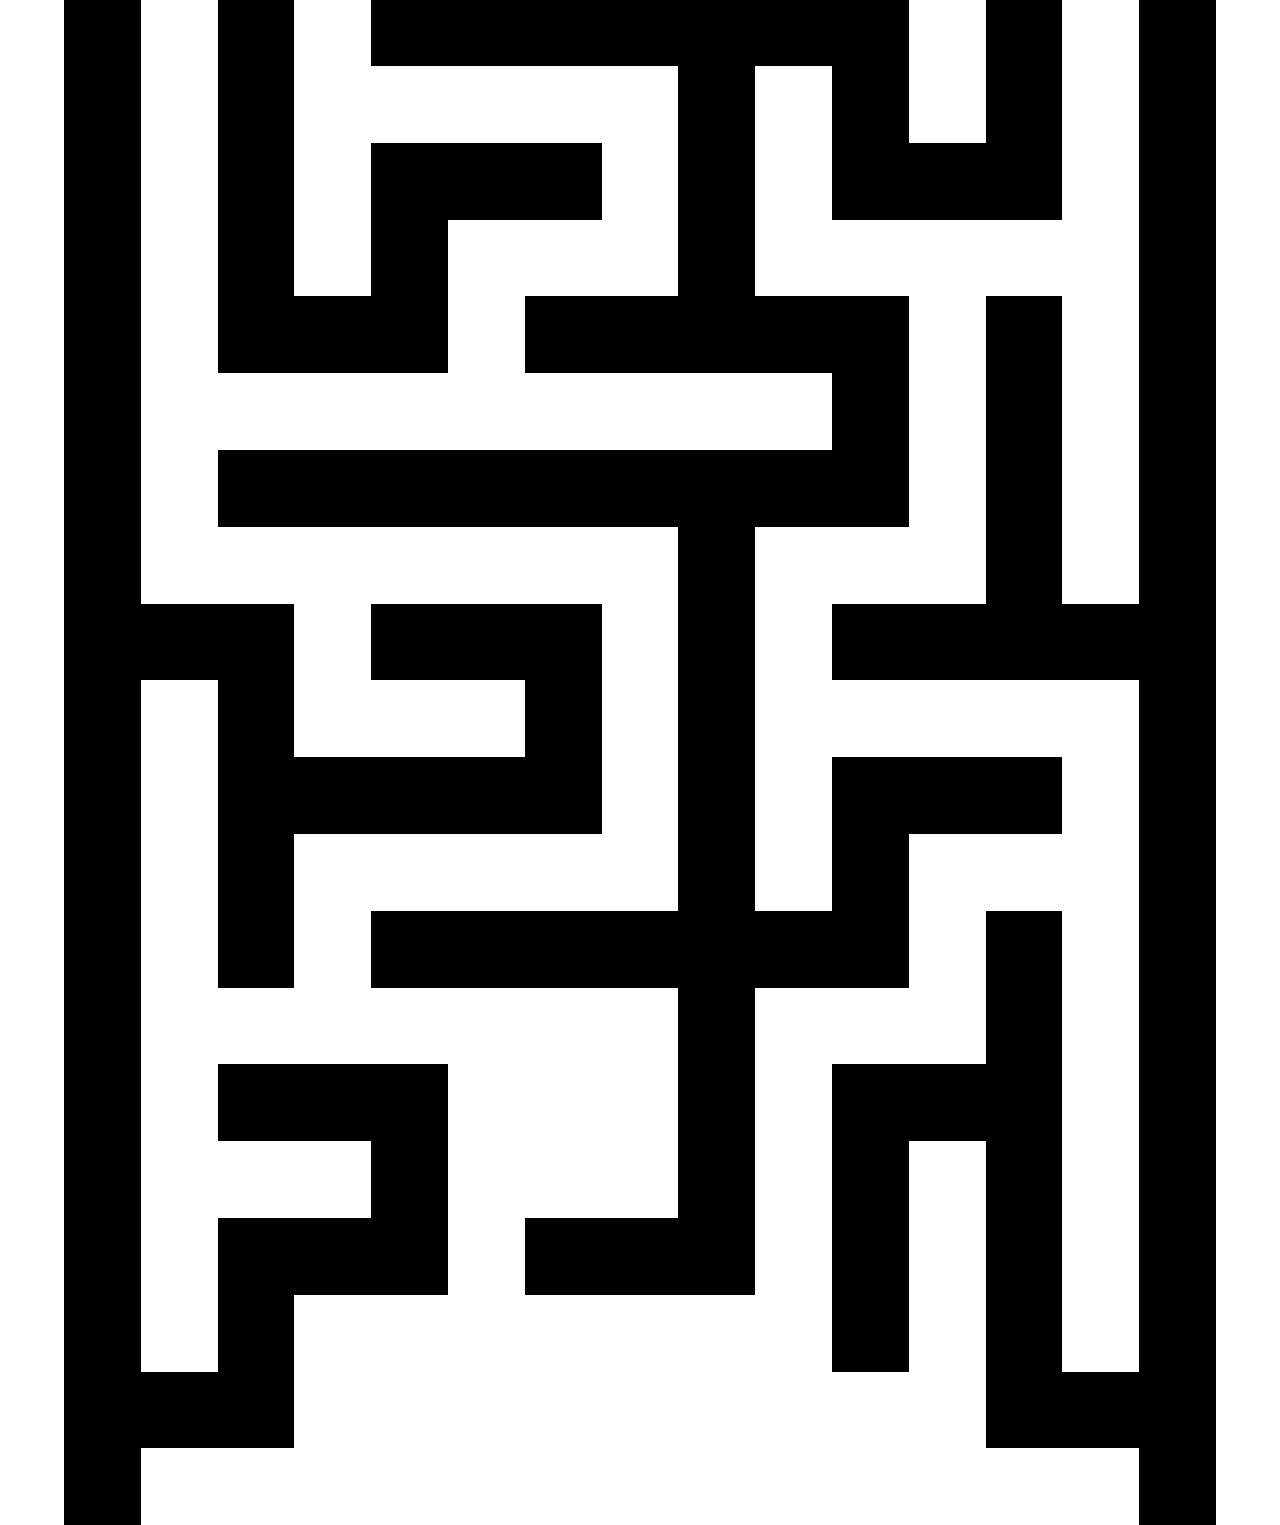
==== QuentinV2/index.html @ 4ea1a555 "Add files via upload" ====
<!DOCTYPE html>
<html lang="en">
<head>
    <meta charset="UTF-8">
    <meta name="viewport" content="width=device-width, initial-scale=1.0">
    <link rel="stylesheet" href="style.css">
    <title>Document</title>
</head>
<body>

    <div id="game_over">
        <img src="assets/game_over.gif" alt="game_over">
    </div>
    <div id="labyrinthe">

    </div>
    
    <script src="script.js"></script>
</body>
</html>
---- QuentinV2/style.css ----
*  {
    margin: 0;
    padding: 0;
    box-sizing: border-box;
}

body{
    background-image: url("assets/background.jpg");
    background-size: cover;

    height: 100vh;
    display: flex;
    justify-content: center;
    align-items: center;
    overflow: hidden;
}

#game_over{
    display: none;
    z-index: 1;
    width: 100%;
    height: auto;
}

#game_over img{
    width: 100%;
    height: auto;
}

#labyrinthe{
    position: absolute;
    margin: 1rem;
    display: grid;
    grid-template-columns: repeat(var(--width), 1fr);
    grid-template-rows: repeat(var(--height), 1fr);
}

.cell {
    display: flex;
    justify-content: center;
    align-items: center;

    width: 6vw;
    height: 6vw;
}

.wall{
    background-color: black;
    width: 6vw;
    height: 6vw;
}
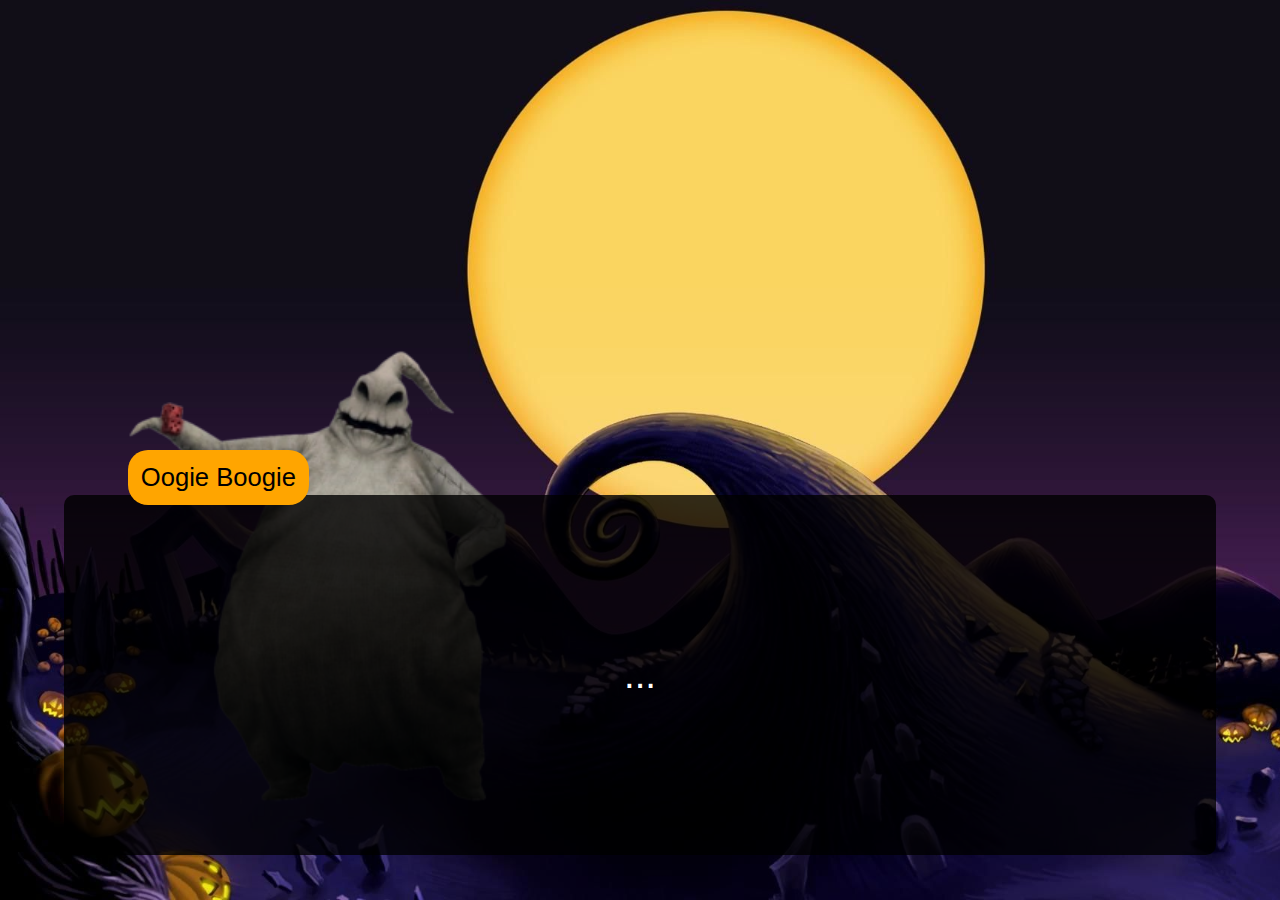
==== commit ef0638c8: "fonctional game need polish" ====
--- a/QuentinV2/index.html
+++ b/QuentinV2/index.html
@@ -11,10 +11,41 @@
     <div id="game_over">
         <img src="assets/game_over.gif" alt="game_over">
     </div>
+
     <div id="labyrinthe">
+    </div>
+
+    <div id="dialogue_phase">
+
+        <div id="oogie_boogie">
+            <div id="picture">
+                <img src="assets/Oogie_Boogie.png" alt="">
+            </div>
+        </div>
+
+        <div>
+            <div id="name">
+                <p id="text">Oogie Boogie</p>
+            </div>
+        </div>
+
+        <div>
+            <div id="dialogue">
+                <p id="dialogue_text">...</p>
+            </div>
+        </div>
 
     </div>
-    
+
+
+    <div id="window">
+        <img src="assets/fenêtre.png" alt="fenêtre">
+    </div>
+
+    <audio id="soundtrack" src="assets/oogi_boogie_soundtrack.mp3"></audio>
+    <audio id="vitre" src="assets/vitre_brisee.mp3"></audio>
+    <audio id="death_laugh" src="assets/oggie_boogie_laugh.mp3"></audio>
+
     <script src="script.js"></script>
 </body>
 </html>--- a/QuentinV2/style.css
+++ b/QuentinV2/style.css
@@ -2,6 +2,7 @@
     margin: 0;
     padding: 0;
     box-sizing: border-box;
+    font-family: 'Gill Sans', 'Gill Sans MT', Calibri, 'Trebuchet MS', sans-serif;
 }
 
 body{
@@ -20,6 +21,7 @@
     z-index: 1;
     width: 100%;
     height: auto;
+    transition: all 0.5s linear;
 }
 
 #game_over img{
@@ -29,6 +31,7 @@
 
 #labyrinthe{
     position: absolute;
+    top: -375%;
     margin: 1rem;
     display: grid;
     grid-template-columns: repeat(var(--width), 1fr);
@@ -39,13 +42,86 @@
     display: flex;
     justify-content: center;
     align-items: center;
-
-    width: 6vw;
-    height: 6vw;
 }
 
 .wall{
-    background-color: black;
-    width: 6vw;
-    height: 6vw;
-}+    background-color: grey;
+    width: 6.7vw;
+    height: 6.7vw;
+}
+
+
+
+#oogie_boogie{
+    position: absolute;
+    bottom: 10%;
+    left: 10%;
+    width: 30%;
+    z-index: 2;
+}
+
+#oogie_boogie img{
+    width: 100%;
+    height: auto;
+}
+
+
+
+#dialogue{
+    position: absolute;
+    bottom: 5%;
+    left: 5%;
+    width: 90%;
+    height: 40%;
+    display: flex;
+    margin-left: auto;
+    margin-right: auto;
+    background-color: rgba(0, 0, 0, 0.8);
+    z-index: 2;
+    border-radius: 10px;
+    display: flex;
+    justify-content: center;
+    align-items: center;
+    margin-left: auto;
+    margin-right: auto;
+    font-size: 3vw;
+    color: white;
+}
+
+
+#name{
+    font-size: 2vw;
+    background-color: orange;
+    padding: 1%;
+    text-align: center;
+    border-radius: 20px;
+    position : absolute;
+    z-index: 3;
+    left: 10%;
+}
+
+
+
+#window{
+    position: absolute;
+    width: 25%;
+    transition: all 0.5s linear;
+    z-index: 4;
+    display: none;
+    animation: fadeIn 1s linear;
+}
+
+#window img{
+    width: 100%;
+    height: auto;
+}
+
+@keyframes fadeIn {
+    from {
+      opacity: 0;
+    }
+  
+    to {
+      opacity: 1;
+    }
+  }  